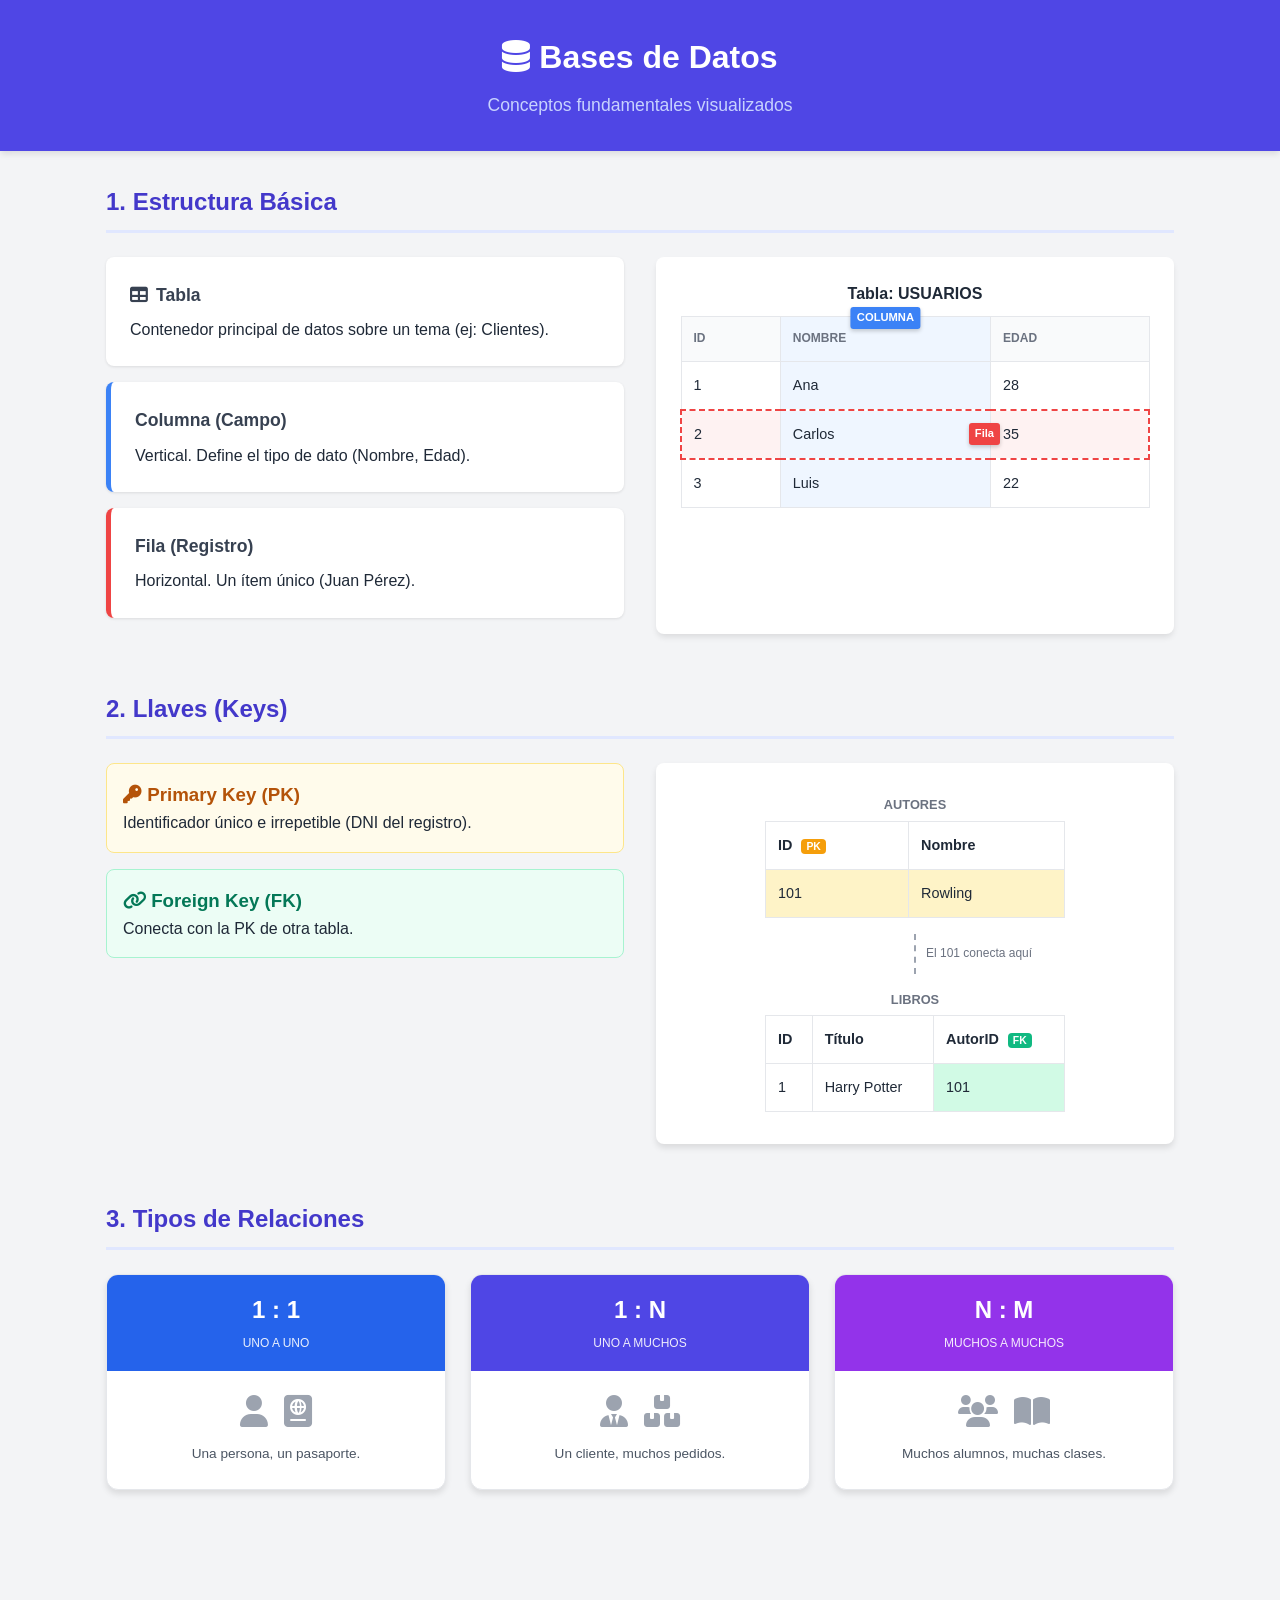
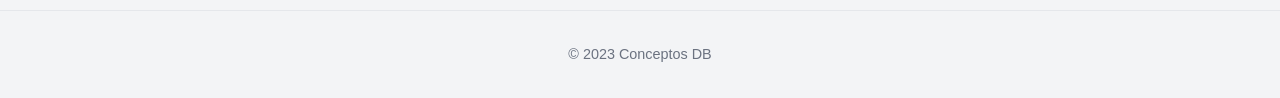
==== index.html @ 371731ee "commit Initial" ====
<!DOCTYPE html>
<html lang="es">
<head>
    <meta charset="UTF-8">
    <meta name="viewport" content="width=device-width, initial-scale=1.0">
    <title>Conceptos de Bases de Datos</title>
    
    <!-- CONEXIÓN AL CSS -->
    <link rel="stylesheet" href="estilos.css">
    
    <!-- Iconos FontAwesome -->
    <link rel="stylesheet" href="https://cdnjs.cloudflare.com/ajax/libs/font-awesome/6.0.0/css/all.min.css">
</head>
<body>

    <header class="main-header">
        <h1><i class="fas fa-database"></i> Bases de Datos</h1>
        <p>Conceptos fundamentales visualizados</p>
    </header>

    <div class="container">

        <!-- 1. TABLAS, FILAS Y COLUMNAS -->
        <section class="section-block">
            <h2 class="section-title">1. Estructura Básica</h2>
            <div class="grid-2">
                <div>
                    <div class="card">
                        <h3><i class="fas fa-table"></i> Tabla</h3>
                        <p>Contenedor principal de datos sobre un tema (ej: Clientes).</p>
                    </div>
                    <div class="card border-blue">
                        <h3>Columna (Campo)</h3>
                        <p>Vertical. Define el tipo de dato (Nombre, Edad).</p>
                    </div>
                    <div class="card border-red">
                        <h3>Fila (Registro)</h3>
                        <p>Horizontal. Un ítem único (Juan Pérez).</p>
                    </div>
                </div>

                <div class="table-wrapper">
                    <h4 style="text-align:center; margin-bottom:10px;">Tabla: USUARIOS</h4>
                    <table class="data-table">
                        <thead>
                            <tr>
                                <th>ID</th>
                                <th class="highlight-col">Nombre <span class="label-tag tag-col">Columna</span></th>
                                <th>Edad</th>
                            </tr>
                        </thead>
                        <tbody>
                            <tr><td>1</td><td class="highlight-col">Ana</td><td>28</td></tr>
                            <tr class="highlight-row">
                                <td>2</td>
                                <td class="highlight-col">Carlos <span class="label-tag tag-row">Fila</span></td>
                                <td>35</td>
                            </tr>
                            <tr><td>3</td><td class="highlight-col">Luis</td><td>22</td></tr>
                        </tbody>
                    </table>
                </div>
            </div>
        </section>

        <!-- 2. LLAVES -->
        <section class="section-block">
            <h2 class="section-title">2. Llaves (Keys)</h2>
            <div class="grid-2">
                <div>
                    <div class="card-yellow">
                        <h3><i class="fas fa-key"></i> Primary Key (PK)</h3>
                        <p>Identificador único e irrepetible (DNI del registro).</p>
                    </div>
                    <div class="card-green">
                        <h3><i class="fas fa-link"></i> Foreign Key (FK)</h3>
                        <p>Conecta con la PK de otra tabla.</p>
                    </div>
                </div>

                <div class="relation-diagram">
                    <table class="data-table mini-table">
                        <caption>AUTORES</caption>
                        <tr><th>ID <span class="badge pk">PK</span></th><th>Nombre</th></tr>
                        <tr style="background:#fef3c7;"><td>101</td><td>Rowling</td></tr>
                    </table>
                    
                    <div class="arrow-connector">
                        <span class="arrow-text">El 101 conecta aquí</span>
                    </div>

                    <table class="data-table mini-table">
                        <caption>LIBROS</caption>
                        <tr><th>ID</th><th>Título</th><th>AutorID <span class="badge fk">FK</span></th></tr>
                        <tr><td>1</td><td>Harry Potter</td><td style="background:#d1fae5;">101</td></tr>
                    </table>
                </div>
            </div>
        </section>

        <!-- 3. RELACIONES -->
        <section class="section-block">
            <h2 class="section-title">3. Tipos de Relaciones</h2>
            <div class="grid-3">
                <div class="rel-card">
                    <div class="rel-header bg-blue"><h3>1 : 1</h3><span>Uno a Uno</span></div>
                    <div class="rel-body">
                        <div class="rel-icons"><i class="fas fa-user"></i> <i class="fas fa-passport"></i></div>
                        <p class="rel-desc">Una persona, un pasaporte.</p>
                    </div>
                </div>
                <div class="rel-card">
                    <div class="rel-header bg-indigo"><h3>1 : N</h3><span>Uno a Muchos</span></div>
                    <div class="rel-body">
                        <div class="rel-icons"><i class="fas fa-user-tie"></i> <i class="fas fa-boxes"></i></div>
                        <p class="rel-desc">Un cliente, muchos pedidos.</p>
                    </div>
                </div>
                <div class="rel-card">
                    <div class="rel-header bg-purple"><h3>N : M</h3><span>Muchos a Muchos</span></div>
                    <div class="rel-body">
                        <div class="rel-icons"><i class="fas fa-users"></i> <i class="fas fa-book-open"></i></div>
                        <p class="rel-desc">Muchos alumnos, muchas clases.</p>
                    </div>
                </div>
            </div>
        </section>

    </div>

    <footer>&copy; 2023 Conceptos DB</footer>
</body>
</html>
---- estilos.css ----
/* =========================================
   1. CONFIGURACIÓN BASE Y RESET
   ========================================= */
* {
    box-sizing: border-box; /* El padding no aumenta el tamaño total */
    margin: 0;
    padding: 0;
}

body {
    font-family: 'Segoe UI', Tahoma, Geneva, Verdana, sans-serif;
    background-color: #f3f4f6; /* Gris muy suave de fondo */
    color: #1f2937; /* Gris oscuro para texto (no negro puro) */
    line-height: 1.6;
}

/* =========================================
   2. ENCABEZADO (HEADER)
   ========================================= */
.main-header {
    background-color: #4f46e5; /* Color Índigo principal */
    color: white;
    padding: 2rem 1rem;
    text-align: center;
    box-shadow: 0 4px 6px -1px rgba(0, 0, 0, 0.1);
}

.main-header h1 {
    font-size: 2rem;
    font-weight: 700;
    margin-bottom: 0.5rem;
}

.main-header p {
    color: #c7d2fe; /* Índigo muy claro */
    font-size: 1.1rem;
}

/* =========================================
   3. LAYOUT (ESTRUCTURA)
   ========================================= */
.container {
    max-width: 1100px;
    margin: 0 auto; /* Centrar en pantalla */
    padding: 2rem 1rem;
}

.section-block {
    margin-bottom: 3.5rem;
}

.section-title {
    font-size: 1.5rem;
    color: #4338ca; /* Índigo oscuro */
    border-bottom: 3px solid #e0e7ff;
    padding-bottom: 0.5rem;
    margin-bottom: 1.5rem;
    font-weight: 700;
}

/* Grillas Responsivas (CSS Grid) */
.grid-2 {
    display: grid;
    grid-template-columns: 1fr; /* Por defecto 1 columna (móvil) */
    gap: 2rem;
}

.grid-3 {
    display: grid;
    grid-template-columns: 1fr;
    gap: 1.5rem;
}

/* Regla para PC/Tablets: Cambia a 2 o 3 columnas */
@media (min-width: 768px) {
    .grid-2 { grid-template-columns: 1fr 1fr; }
    .grid-3 { grid-template-columns: 1fr 1fr 1fr; }
}

/* =========================================
   4. TARJETAS DE CONCEPTOS (CARDS)
   ========================================= */
.card {
    background-color: white;
    padding: 1.5rem;
    border-radius: 0.5rem;
    box-shadow: 0 1px 3px rgba(0, 0, 0, 0.1);
    transition: transform 0.2s ease, box-shadow 0.2s ease;
    margin-bottom: 1rem;
}

.card:hover {
    transform: translateY(-5px); /* Efecto de elevación */
    box-shadow: 0 10px 15px -3px rgba(0, 0, 0, 0.1);
}

.card h3 {
    color: #374151;
    margin-bottom: 0.5rem;
    font-size: 1.1rem;
    display: flex;
    align-items: center;
    gap: 0.5rem;
}

/* Bordes de colores laterales */
.border-blue { border-left: 5px solid #3b82f6; }
.border-red { border-left: 5px solid #ef4444; }

/* Tarjetas especiales para Llaves */
.card-yellow {
    background-color: #fffbeb;
    border: 1px solid #fde68a;
    padding: 1rem;
    border-radius: 0.5rem;
    margin-bottom: 1rem;
}
.card-yellow h3 { color: #b45309; }

.card-green {
    background-color: #ecfdf5;
    border: 1px solid #a7f3d0;
    padding: 1rem;
    border-radius: 0.5rem;
}
.card-green h3 { color: #047857; }

/* =========================================
   5. TABLAS DE DATOS
   ========================================= */
.table-wrapper {
    background: white;
    padding: 1.5rem;
    border-radius: 0.5rem;
    box-shadow: 0 4px 6px -1px rgba(0,0,0,0.1);
    overflow-x: auto; /* Scroll horizontal en móviles */
}

.data-table {
    width: 100%;
    border-collapse: collapse;
    font-size: 0.9rem;
}

.data-table th, .data-table td {
    border: 1px solid #e5e7eb;
    padding: 0.75rem;
    text-align: left;
}

.data-table thead {
    background-color: #f9fafb;
    text-transform: uppercase;
    font-size: 0.75rem;
    color: #6b7280;
}

/* Estilos de Resaltado (Highlight) */
.highlight-col {
    background-color: #eff6ff; /* Azul muy claro */
    border: 2px dashed #3b82f6;
    position: relative;
}

.highlight-row {
    background-color: #fef2f2; /* Rojo muy claro */
    border: 2px dashed #ef4444;
    position: relative;
}

/* Etiquetas flotantes sobre la tabla */
.label-tag {
    position: absolute;
    color: white;
    font-size: 0.7rem;
    padding: 2px 6px;
    border-radius: 3px;
    font-weight: bold;
    box-shadow: 0 2px 4px rgba(0,0,0,0.2);
    white-space: nowrap;
}

.tag-col {
    background-color: #3b82f6;
    top: -10px;
    left: 50%;
    transform: translateX(-50%);
}

.tag-row {
    background-color: #ef4444;
    right: -10px;
    top: 50%;
    transform: translateY(-50%);
}

/* Badges PK/FK */
.badge {
    padding: 2px 5px;
    border-radius: 4px;
    font-size: 0.65rem;
    font-weight: bold;
    color: white;
    margin-left: 5px;
}
.pk { background-color: #f59e0b; } /* Naranja */
.fk { background-color: #10b981; } /* Verde */

/* =========================================
   6. DIAGRAMA DE RELACIONES
   ========================================= */
.relation-diagram {
    background: white;
    padding: 2rem;
    border-radius: 0.5rem;
    box-shadow: 0 4px 6px rgba(0,0,0,0.1);
    display: flex;
    flex-direction: column;
    align-items: center;
    gap: 1rem;
}

.mini-table {
    border: 1px solid #d1d5db;
    width: 100%;
    max-width: 300px;
}
.mini-table caption {
    font-size: 0.8rem;
    font-weight: bold;
    margin-bottom: 5px;
    color: #6b7280;
}

.arrow-connector {
    height: 40px;
    border-left: 2px dashed #9ca3af;
    position: relative;
}
.arrow-text {
    position: absolute;
    left: 10px;
    top: 10px;
    font-size: 0.75rem;
    color: #6b7280;
    width: 200px;
}

/* =========================================
   7. TIPOS DE RELACIONES (1:1, 1:N, N:M)
   ========================================= */
.rel-card {
    background: white;
    border-radius: 0.75rem;
    overflow: hidden;
    box-shadow: 0 4px 6px rgba(0,0,0,0.1);
    transition: 0.3s;
    border: 1px solid #e5e7eb;
}

.rel-card:hover {
    box-shadow: 0 15px 25px rgba(0,0,0,0.15);
    transform: translateY(-5px);
}

.rel-header {
    padding: 1rem;
    text-align: center;
    color: white;
}
.rel-header h3 { font-size: 1.5rem; }
.rel-header span { font-size: 0.75rem; text-transform: uppercase; opacity: 0.9; }

/* Colores de cabecera */
.bg-blue { background-color: #2563eb; }
.bg-indigo { background-color: #4f46e5; }
.bg-purple { background-color: #9333ea; }

.rel-body {
    padding: 1.5rem;
    text-align: center;
}

.rel-icons {
    font-size: 2rem;
    color: #9ca3af;
    margin-bottom: 1rem;
    display: flex;
    justify-content: center;
    gap: 1rem;
    align-items: center;
}

.rel-desc {
    font-size: 0.85rem;
    color: #4b5563;
}

/* =========================================
   8. FOOTER
   ========================================= */
footer {
    text-align: center;
    padding: 2rem;
    color: #6b7280;
    font-size: 0.9rem;
    margin-top: 2rem;
    border-top: 1px solid #e5e7eb;
}
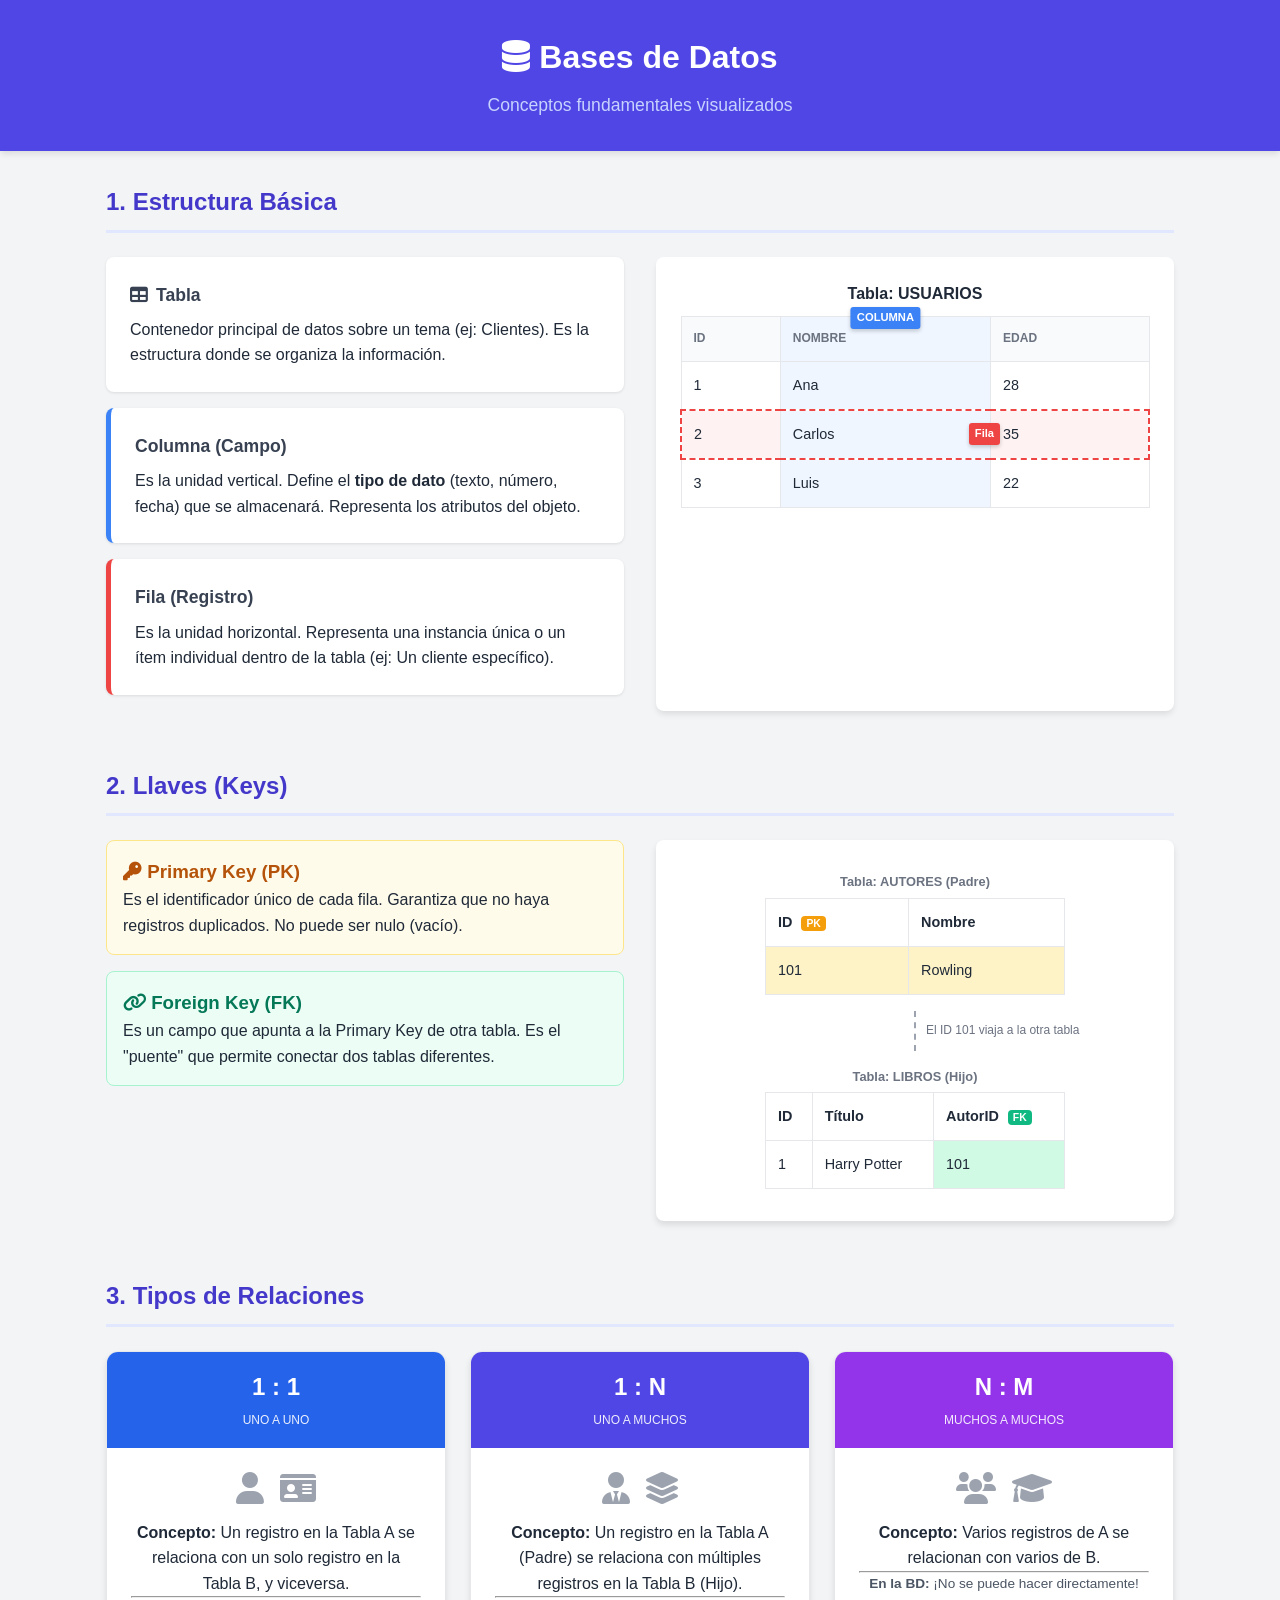
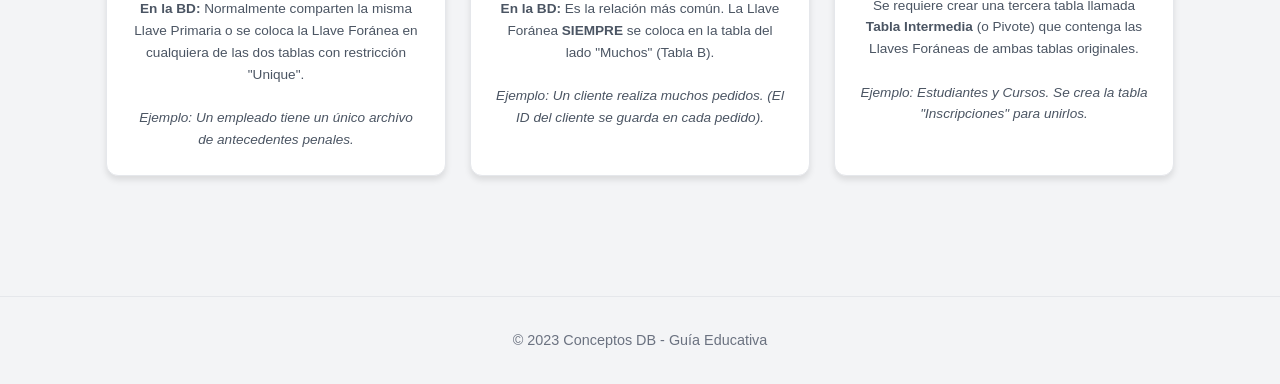
==== commit e9524726: "actualizacion" ====
--- a/index.html
+++ b/index.html
@@ -27,15 +27,15 @@
                 <div>
                     <div class="card">
                         <h3><i class="fas fa-table"></i> Tabla</h3>
-                        <p>Contenedor principal de datos sobre un tema (ej: Clientes).</p>
+                        <p>Contenedor principal de datos sobre un tema (ej: Clientes). Es la estructura donde se organiza la información.</p>
                     </div>
                     <div class="card border-blue">
                         <h3>Columna (Campo)</h3>
-                        <p>Vertical. Define el tipo de dato (Nombre, Edad).</p>
+                        <p>Es la unidad vertical. Define el <strong>tipo de dato</strong> (texto, número, fecha) que se almacenará. Representa los atributos del objeto.</p>
                     </div>
                     <div class="card border-red">
                         <h3>Fila (Registro)</h3>
-                        <p>Horizontal. Un ítem único (Juan Pérez).</p>
+                        <p>Es la unidad horizontal. Representa una instancia única o un ítem individual dentro de la tabla (ej: Un cliente específico).</p>
                     </div>
                 </div>
 
@@ -70,27 +70,27 @@
                 <div>
                     <div class="card-yellow">
                         <h3><i class="fas fa-key"></i> Primary Key (PK)</h3>
-                        <p>Identificador único e irrepetible (DNI del registro).</p>
+                        <p>Es el identificador único de cada fila. Garantiza que no haya registros duplicados. No puede ser nulo (vacío).</p>
                     </div>
                     <div class="card-green">
                         <h3><i class="fas fa-link"></i> Foreign Key (FK)</h3>
-                        <p>Conecta con la PK de otra tabla.</p>
+                        <p>Es un campo que apunta a la Primary Key de otra tabla. Es el "puente" que permite conectar dos tablas diferentes.</p>
                     </div>
                 </div>
 
                 <div class="relation-diagram">
                     <table class="data-table mini-table">
-                        <caption>AUTORES</caption>
+                        <caption>Tabla: AUTORES (Padre)</caption>
                         <tr><th>ID <span class="badge pk">PK</span></th><th>Nombre</th></tr>
                         <tr style="background:#fef3c7;"><td>101</td><td>Rowling</td></tr>
                     </table>
                     
                     <div class="arrow-connector">
-                        <span class="arrow-text">El 101 conecta aquí</span>
+                        <span class="arrow-text">El ID 101 viaja a la otra tabla</span>
                     </div>
 
                     <table class="data-table mini-table">
-                        <caption>LIBROS</caption>
+                        <caption>Tabla: LIBROS (Hijo)</caption>
                         <tr><th>ID</th><th>Título</th><th>AutorID <span class="badge fk">FK</span></th></tr>
                         <tr><td>1</td><td>Harry Potter</td><td style="background:#d1fae5;">101</td></tr>
                     </table>
@@ -98,36 +98,61 @@
             </div>
         </section>
 
-        <!-- 3. RELACIONES -->
+        <!-- 3. RELACIONES (CONTENIDO ACTUALIZADO) -->
         <section class="section-block">
             <h2 class="section-title">3. Tipos de Relaciones</h2>
             <div class="grid-3">
+                
+                <!-- Tarjeta 1 a 1 -->
                 <div class="rel-card">
                     <div class="rel-header bg-blue"><h3>1 : 1</h3><span>Uno a Uno</span></div>
                     <div class="rel-body">
-                        <div class="rel-icons"><i class="fas fa-user"></i> <i class="fas fa-passport"></i></div>
-                        <p class="rel-desc">Una persona, un pasaporte.</p>
+                        <div class="rel-icons"><i class="fas fa-user"></i> <i class="fas fa-id-card"></i></div>
+                        <p class="rel-concept"><strong>Concepto:</strong> Un registro en la Tabla A se relaciona con un solo registro en la Tabla B, y viceversa.</p>
+                        <hr class="separator">
+                        <p class="rel-desc">
+                            <strong>En la BD:</strong> Normalmente comparten la misma Llave Primaria o se coloca la Llave Foránea en cualquiera de las dos tablas con restricción "Unique".
+                            <br><br>
+                            <em>Ejemplo: Un empleado tiene un único archivo de antecedentes penales.</em>
+                        </p>
                     </div>
                 </div>
+
+                <!-- Tarjeta 1 a N -->
                 <div class="rel-card">
                     <div class="rel-header bg-indigo"><h3>1 : N</h3><span>Uno a Muchos</span></div>
                     <div class="rel-body">
-                        <div class="rel-icons"><i class="fas fa-user-tie"></i> <i class="fas fa-boxes"></i></div>
-                        <p class="rel-desc">Un cliente, muchos pedidos.</p>
+                        <div class="rel-icons"><i class="fas fa-user-tie"></i> <i class="fas fa-layer-group"></i></div>
+                        <p class="rel-concept"><strong>Concepto:</strong> Un registro en la Tabla A (Padre) se relaciona con múltiples registros en la Tabla B (Hijo).</p>
+                        <hr class="separator">
+                        <p class="rel-desc">
+                            <strong>En la BD:</strong> Es la relación más común. La Llave Foránea <strong>SIEMPRE</strong> se coloca en la tabla del lado "Muchos" (Tabla B).
+                            <br><br>
+                            <em>Ejemplo: Un cliente realiza muchos pedidos. (El ID del cliente se guarda en cada pedido).</em>
+                        </p>
                     </div>
                 </div>
+
+                <!-- Tarjeta N a M -->
                 <div class="rel-card">
                     <div class="rel-header bg-purple"><h3>N : M</h3><span>Muchos a Muchos</span></div>
                     <div class="rel-body">
-                        <div class="rel-icons"><i class="fas fa-users"></i> <i class="fas fa-book-open"></i></div>
-                        <p class="rel-desc">Muchos alumnos, muchas clases.</p>
+                        <div class="rel-icons"><i class="fas fa-users"></i> <i class="fas fa-graduation-cap"></i></div>
+                        <p class="rel-concept"><strong>Concepto:</strong> Varios registros de A se relacionan con varios de B.</p>
+                        <hr class="separator">
+                        <p class="rel-desc">
+                            <strong>En la BD:</strong> ¡No se puede hacer directamente! Se requiere crear una tercera tabla llamada <strong>Tabla Intermedia</strong> (o Pivote) que contenga las Llaves Foráneas de ambas tablas originales.
+                            <br><br>
+                            <em>Ejemplo: Estudiantes y Cursos. Se crea la tabla "Inscripciones" para unirlos.</em>
+                        </p>
                     </div>
                 </div>
+
             </div>
         </section>
 
     </div>
 
-    <footer>&copy; 2023 Conceptos DB</footer>
+    <footer>&copy; 2023 Conceptos DB - Guía Educativa</footer>
 </body>
 </html>
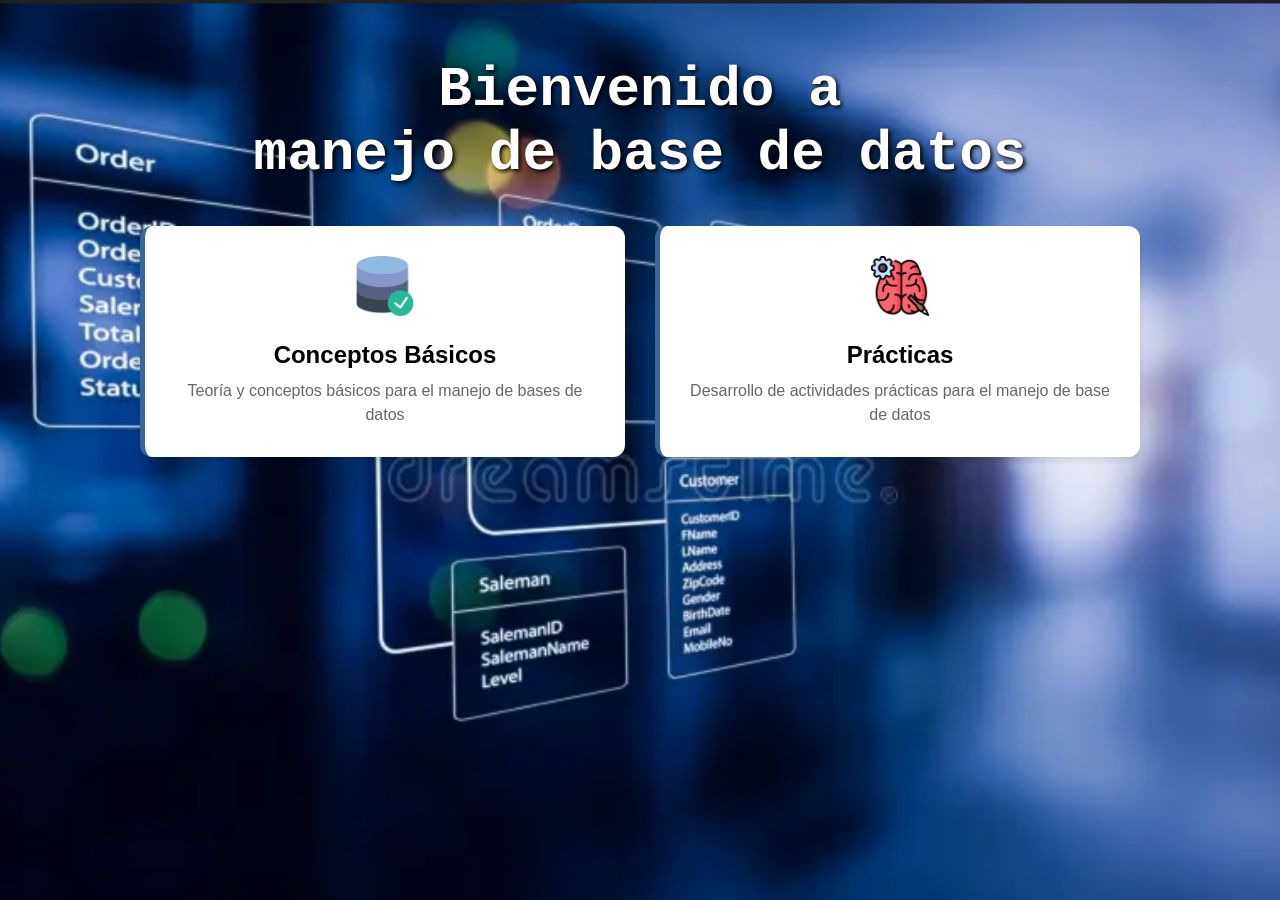
==== commit 16906250: "implementeacion de una pagina principal, tarjetas  y separacion de codigo html y ccs." ====
--- a/index.html
+++ b/index.html
@@ -3,156 +3,34 @@
 <head>
     <meta charset="UTF-8">
     <meta name="viewport" content="width=device-width, initial-scale=1.0">
-    <title>Conceptos de Bases de Datos</title>
-    
-    <!-- CONEXIÓN AL CSS -->
-    <link rel="stylesheet" href="estilos.css">
-    
-    <!-- Iconos FontAwesome -->
-    <link rel="stylesheet" href="https://cdnjs.cloudflare.com/ajax/libs/font-awesome/6.0.0/css/all.min.css">
+    <title>Manejo de base de datos</title>
+    <link rel="stylesheet" href="styles.css">
 </head>
 <body>
-
-    <header class="main-header">
-        <h1><i class="fas fa-database"></i> Bases de Datos</h1>
-        <p>Conceptos fundamentales visualizados</p>
+    
+    <header>
+        <h1>Bienvenido a <br> manejo de base de datos</h1>
     </header>
 
-    <div class="container">
+    <main>
+        <ul class="galeria-tarjetas">
+            <li class="tarjetas">
+                <a href="pages/concepts.html" class="tarjeta-link">
+                    <img src="img/icon-base-de-datos.png" alt="Icono base de datos" class="icono-tarjeta">
+                    <h2>Conceptos Básicos</h2>
+                    <p>Teoría y conceptos básicos para el manejo de bases de datos</p>
+                </a> 
+            </li>
 
-        <!-- 1. TABLAS, FILAS Y COLUMNAS -->
-        <section class="section-block">
-            <h2 class="section-title">1. Estructura Básica</h2>
-            <div class="grid-2">
-                <div>
-                    <div class="card">
-                        <h3><i class="fas fa-table"></i> Tabla</h3>
-                        <p>Contenedor principal de datos sobre un tema (ej: Clientes). Es la estructura donde se organiza la información.</p>
-                    </div>
-                    <div class="card border-blue">
-                        <h3>Columna (Campo)</h3>
-                        <p>Es la unidad vertical. Define el <strong>tipo de dato</strong> (texto, número, fecha) que se almacenará. Representa los atributos del objeto.</p>
-                    </div>
-                    <div class="card border-red">
-                        <h3>Fila (Registro)</h3>
-                        <p>Es la unidad horizontal. Representa una instancia única o un ítem individual dentro de la tabla (ej: Un cliente específico).</p>
-                    </div>
-                </div>
+            <li class="tarjetas">
+                <a href="*" class="tarjeta-link">
+                    <img src="img/icon-cerebro-humano.png" alt="Icono prácticas" class="icono-tarjeta">
+                    <h2>Prácticas</h2>
+                    <p>Desarrollo de actividades prácticas para el manejo de base de datos</p>
+                </a> 
+            </li>
+        </ul>
+    </main>
 
-                <div class="table-wrapper">
-                    <h4 style="text-align:center; margin-bottom:10px;">Tabla: USUARIOS</h4>
-                    <table class="data-table">
-                        <thead>
-                            <tr>
-                                <th>ID</th>
-                                <th class="highlight-col">Nombre <span class="label-tag tag-col">Columna</span></th>
-                                <th>Edad</th>
-                            </tr>
-                        </thead>
-                        <tbody>
-                            <tr><td>1</td><td class="highlight-col">Ana</td><td>28</td></tr>
-                            <tr class="highlight-row">
-                                <td>2</td>
-                                <td class="highlight-col">Carlos <span class="label-tag tag-row">Fila</span></td>
-                                <td>35</td>
-                            </tr>
-                            <tr><td>3</td><td class="highlight-col">Luis</td><td>22</td></tr>
-                        </tbody>
-                    </table>
-                </div>
-            </div>
-        </section>
-
-        <!-- 2. LLAVES -->
-        <section class="section-block">
-            <h2 class="section-title">2. Llaves (Keys)</h2>
-            <div class="grid-2">
-                <div>
-                    <div class="card-yellow">
-                        <h3><i class="fas fa-key"></i> Primary Key (PK)</h3>
-                        <p>Es el identificador único de cada fila. Garantiza que no haya registros duplicados. No puede ser nulo (vacío).</p>
-                    </div>
-                    <div class="card-green">
-                        <h3><i class="fas fa-link"></i> Foreign Key (FK)</h3>
-                        <p>Es un campo que apunta a la Primary Key de otra tabla. Es el "puente" que permite conectar dos tablas diferentes.</p>
-                    </div>
-                </div>
-
-                <div class="relation-diagram">
-                    <table class="data-table mini-table">
-                        <caption>Tabla: AUTORES (Padre)</caption>
-                        <tr><th>ID <span class="badge pk">PK</span></th><th>Nombre</th></tr>
-                        <tr style="background:#fef3c7;"><td>101</td><td>Rowling</td></tr>
-                    </table>
-                    
-                    <div class="arrow-connector">
-                        <span class="arrow-text">El ID 101 viaja a la otra tabla</span>
-                    </div>
-
-                    <table class="data-table mini-table">
-                        <caption>Tabla: LIBROS (Hijo)</caption>
-                        <tr><th>ID</th><th>Título</th><th>AutorID <span class="badge fk">FK</span></th></tr>
-                        <tr><td>1</td><td>Harry Potter</td><td style="background:#d1fae5;">101</td></tr>
-                    </table>
-                </div>
-            </div>
-        </section>
-
-        <!-- 3. RELACIONES (CONTENIDO ACTUALIZADO) -->
-        <section class="section-block">
-            <h2 class="section-title">3. Tipos de Relaciones</h2>
-            <div class="grid-3">
-                
-                <!-- Tarjeta 1 a 1 -->
-                <div class="rel-card">
-                    <div class="rel-header bg-blue"><h3>1 : 1</h3><span>Uno a Uno</span></div>
-                    <div class="rel-body">
-                        <div class="rel-icons"><i class="fas fa-user"></i> <i class="fas fa-id-card"></i></div>
-                        <p class="rel-concept"><strong>Concepto:</strong> Un registro en la Tabla A se relaciona con un solo registro en la Tabla B, y viceversa.</p>
-                        <hr class="separator">
-                        <p class="rel-desc">
-                            <strong>En la BD:</strong> Normalmente comparten la misma Llave Primaria o se coloca la Llave Foránea en cualquiera de las dos tablas con restricción "Unique".
-                            <br><br>
-                            <em>Ejemplo: Un empleado tiene un único archivo de antecedentes penales.</em>
-                        </p>
-                    </div>
-                </div>
-
-                <!-- Tarjeta 1 a N -->
-                <div class="rel-card">
-                    <div class="rel-header bg-indigo"><h3>1 : N</h3><span>Uno a Muchos</span></div>
-                    <div class="rel-body">
-                        <div class="rel-icons"><i class="fas fa-user-tie"></i> <i class="fas fa-layer-group"></i></div>
-                        <p class="rel-concept"><strong>Concepto:</strong> Un registro en la Tabla A (Padre) se relaciona con múltiples registros en la Tabla B (Hijo).</p>
-                        <hr class="separator">
-                        <p class="rel-desc">
-                            <strong>En la BD:</strong> Es la relación más común. La Llave Foránea <strong>SIEMPRE</strong> se coloca en la tabla del lado "Muchos" (Tabla B).
-                            <br><br>
-                            <em>Ejemplo: Un cliente realiza muchos pedidos. (El ID del cliente se guarda en cada pedido).</em>
-                        </p>
-                    </div>
-                </div>
-
-                <!-- Tarjeta N a M -->
-                <div class="rel-card">
-                    <div class="rel-header bg-purple"><h3>N : M</h3><span>Muchos a Muchos</span></div>
-                    <div class="rel-body">
-                        <div class="rel-icons"><i class="fas fa-users"></i> <i class="fas fa-graduation-cap"></i></div>
-                        <p class="rel-concept"><strong>Concepto:</strong> Varios registros de A se relacionan con varios de B.</p>
-                        <hr class="separator">
-                        <p class="rel-desc">
-                            <strong>En la BD:</strong> ¡No se puede hacer directamente! Se requiere crear una tercera tabla llamada <strong>Tabla Intermedia</strong> (o Pivote) que contenga las Llaves Foráneas de ambas tablas originales.
-                            <br><br>
-                            <em>Ejemplo: Estudiantes y Cursos. Se crea la tabla "Inscripciones" para unirlos.</em>
-                        </p>
-                    </div>
-                </div>
-
-            </div>
-        </section>
-
-    </div>
-
-    <footer>&copy; 2023 Conceptos DB - Guía Educativa</footer>
 </body>
 </html>
--- a/styles.css
+++ b/styles.css
@@ -0,0 +1,97 @@
+/* === ESTILOS GENERALES === */
+body {
+    margin: 0;
+    padding: 0;
+    font-family: Arial, sans-serif; /* Agregué una fuente por defecto para el cuerpo */
+    
+    /* Fondo */
+    background: url("img/fondo_base_de_datos.png") no-repeat fixed;
+    background-size: cover;
+    background-position: center;
+    min-height: 100vh;
+}
+
+header {
+    font-family: 'Courier New', Courier, monospace;
+    font-size: 28px;
+    color: #ffffff;
+    text-align: center; /* Centra el texto horizontalmente */
+    padding-top: 20px;  /* Cambié margin-top por padding para evitar espacios blancos */
+    font-weight: bold;
+    margin-bottom: 40px;
+    text-shadow: 2px 2px 4px #000000; /* Agregué sombra al texto para que se lea mejor sobre el fondo */
+}
+
+/* === CONTENEDOR DE LA GALERÍA (UL) === */
+.galeria-tarjetas {
+    list-style: none; 
+    padding: 0 20px; /* Margen lateral en móviles */
+    margin: 0 auto;  
+    max-width: 1000px; 
+    
+    /* CORRECCIÓN IMPORTANTE: Cambiado de Flex a Grid */
+    display: grid; 
+    grid-template-columns: repeat(auto-fit, minmax(250px, 1fr));
+    
+    /* CORRECCIÓN: Define un alto mínimo igual para todas las filas */
+    grid-auto-rows: 1fr; 
+    
+    gap: 30px;
+}
+
+/* === DISEÑO DE LA TARJETA (ENLACE A) === */
+.galeria-tarjetas a {
+    display: block; 
+    background-color: white; /* Color de fondo de la tarjeta */
+    padding: 30px;
+    border-radius: 12px; 
+    text-decoration: none; 
+    color: #333; 
+    
+    /* CORRECCIÓN: Para que ocupen todo el alto de la celda */
+    height: 100%; 
+    box-sizing: border-box; /* Evita que el padding deforme el tamaño */
+    
+    /* Alineación interna de los elementos de la tarjeta */
+    display: flex;       
+    flex-direction: column; 
+    align-items: center;    /* Centra icono y textos horizontalmente */
+    text-align: center;     /* Asegura que el texto esté centrado */
+    
+    /* Sombra y Borde */
+    box-shadow: 0 4px 6px rgba(0,0,0,0.1);
+    border-left: 5px solid #396696; 
+    
+    transition: transform 0.3s ease, box-shadow 0.3s ease;
+}
+
+/* Títulos dentro de la tarjeta */
+.galeria-tarjetas h2 {
+    text-decoration: none; /* Quité el subrayado punteado (opcional, se ve más limpio) */
+    margin-top: 15px;      /* Espacio entre icono y título */
+    margin-bottom: 10px;
+    color: #000000; 
+    font-size: 1.5rem;
+}
+
+/* Párrafos dentro de la tarjeta */
+.galeria-tarjetas p {
+    color: #666; 
+    line-height: 1.5; 
+    margin: 0;
+}
+
+/* Efecto Hover */
+.galeria-tarjetas a:hover {
+    transform: translateY(-7px); 
+    box-shadow: 0 12px 20px rgba(0,0,0,0.15); 
+    background-color: #f9f9f9; /* Un cambio sutil de color */
+}
+
+/* Iconos */
+.icono-tarjeta {
+    width: 60px;
+    height: 60px;
+    object-fit: contain; /* Asegura que el icono no se aplaste */
+    margin-bottom: 10px;
+}
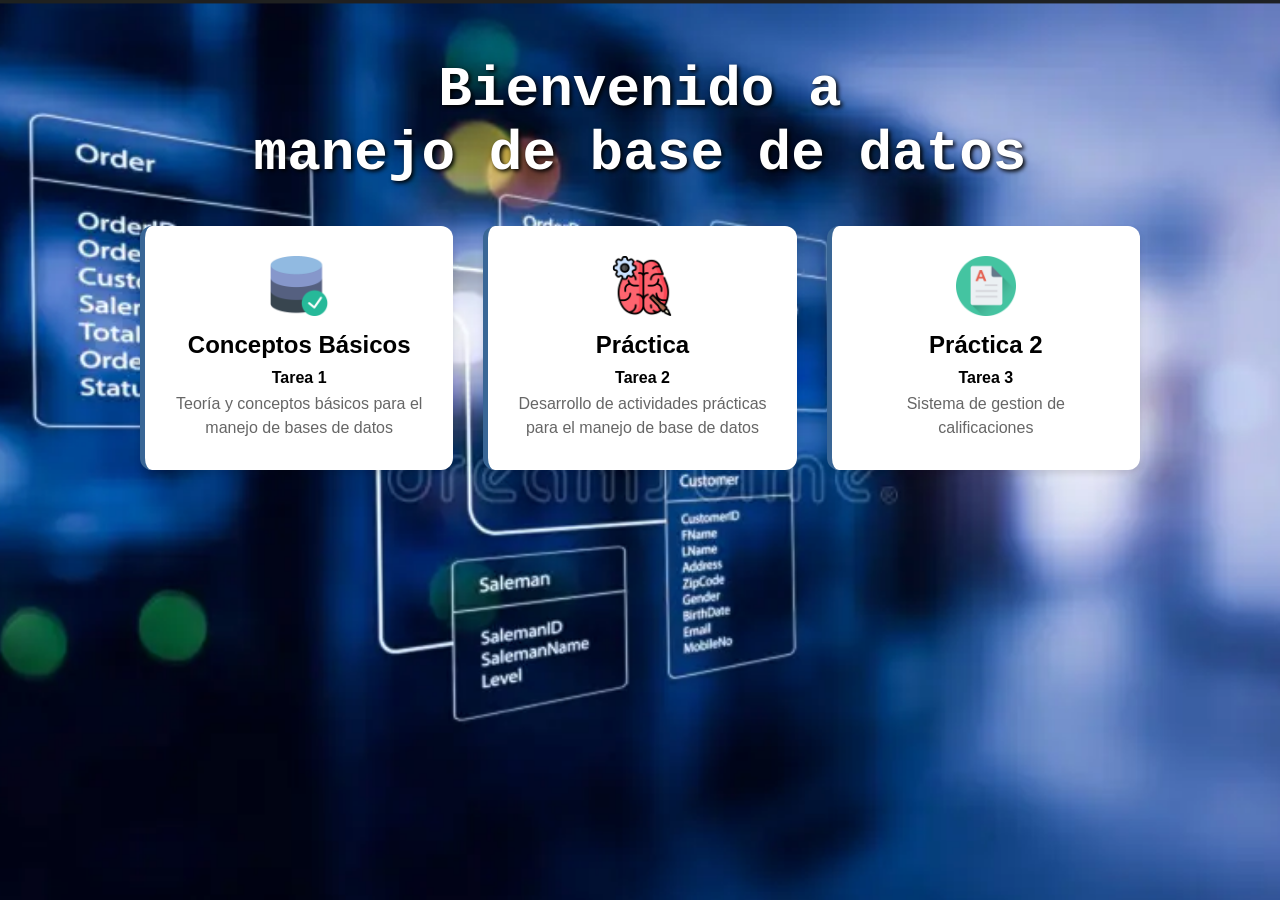
==== commit a9915af9: "Insercion de la segunda practica sobre la gestion de calificaciones" ====
--- a/index.html
+++ b/index.html
@@ -18,15 +18,26 @@
                 <a href="pages/concepts.html" class="tarjeta-link">
                     <img src="img/icon-base-de-datos.png" alt="Icono base de datos" class="icono-tarjeta">
                     <h2>Conceptos Básicos</h2>
+                    <h3>Tarea 1</h3>
                     <p>Teoría y conceptos básicos para el manejo de bases de datos</p>
                 </a> 
             </li>
 
             <li class="tarjetas">
-                <a href="*" class="tarjeta-link">
+                <a href="pages/practices.html" class="tarjeta-link">
                     <img src="img/icon-cerebro-humano.png" alt="Icono prácticas" class="icono-tarjeta">
-                    <h2>Prácticas</h2>
+                    <h2>Práctica</h2>
+                    <h3>Tarea 2</h3>
                     <p>Desarrollo de actividades prácticas para el manejo de base de datos</p>
+                </a> 
+            </li>
+
+            <li class="tarjetas">
+                <a href="pages/practices_2.html" class="tarjeta-link">
+                    <img src="img/icon-calificaciones.png" alt="Icono prácticas" class="icono-tarjeta">
+                    <h2>Práctica 2</h2>
+                    <h3>Tarea 3</h3>
+                    <p>Sistema de gestion de calificaciones</p>
                 </a> 
             </li>
         </ul>
--- a/styles.css
+++ b/styles.css
@@ -68,10 +68,18 @@
 /* Títulos dentro de la tarjeta */
 .galeria-tarjetas h2 {
     text-decoration: none; /* Quité el subrayado punteado (opcional, se ve más limpio) */
-    margin-top: 15px;      /* Espacio entre icono y título */
-    margin-bottom: 10px;
+    margin-top: 5px;      /* Espacio entre icono y título */
+    margin-bottom: 5px;
     color: #000000; 
     font-size: 1.5rem;
+}
+
+.galeria-tarjetas h3 {
+    text-decoration: none; /* Quité el subrayado punteado (opcional, se ve más limpio) */
+    margin-top: 5px;      /* Espacio entre icono y título */
+    margin-bottom: 5px;
+    color: #000000; 
+    font-size: 1rem;
 }
 
 /* Párrafos dentro de la tarjeta */
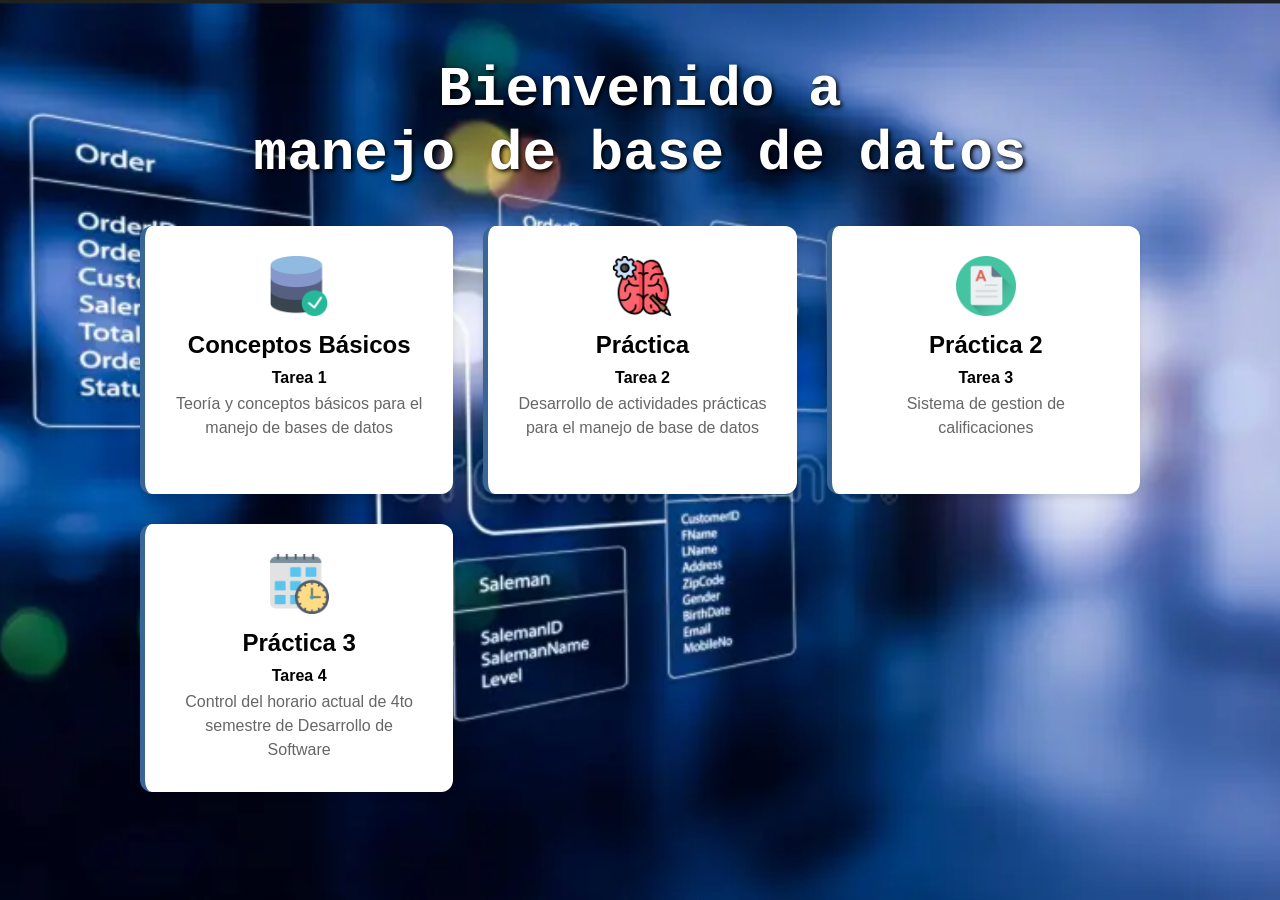
==== commit f5bce610: "Se agrega la pagina de la tarea 4 y su tarjeta en la pagina inicial" ====
--- a/index.html
+++ b/index.html
@@ -40,6 +40,15 @@
                     <p>Sistema de gestion de calificaciones</p>
                 </a> 
             </li>
+
+            <li class="tarjetas">
+                <a href="pages/practices_3.html" class="tarjeta-link">
+                    <img src="img/icon-horario.png" alt="Icono prácticas" class="icono-tarjeta">
+                    <h2>Práctica 3</h2>
+                    <h3>Tarea 4</h3>
+                    <p>Control del horario actual de 4to semestre de Desarrollo de Software</p>
+                </a> 
+            </li>
         </ul>
     </main>
 
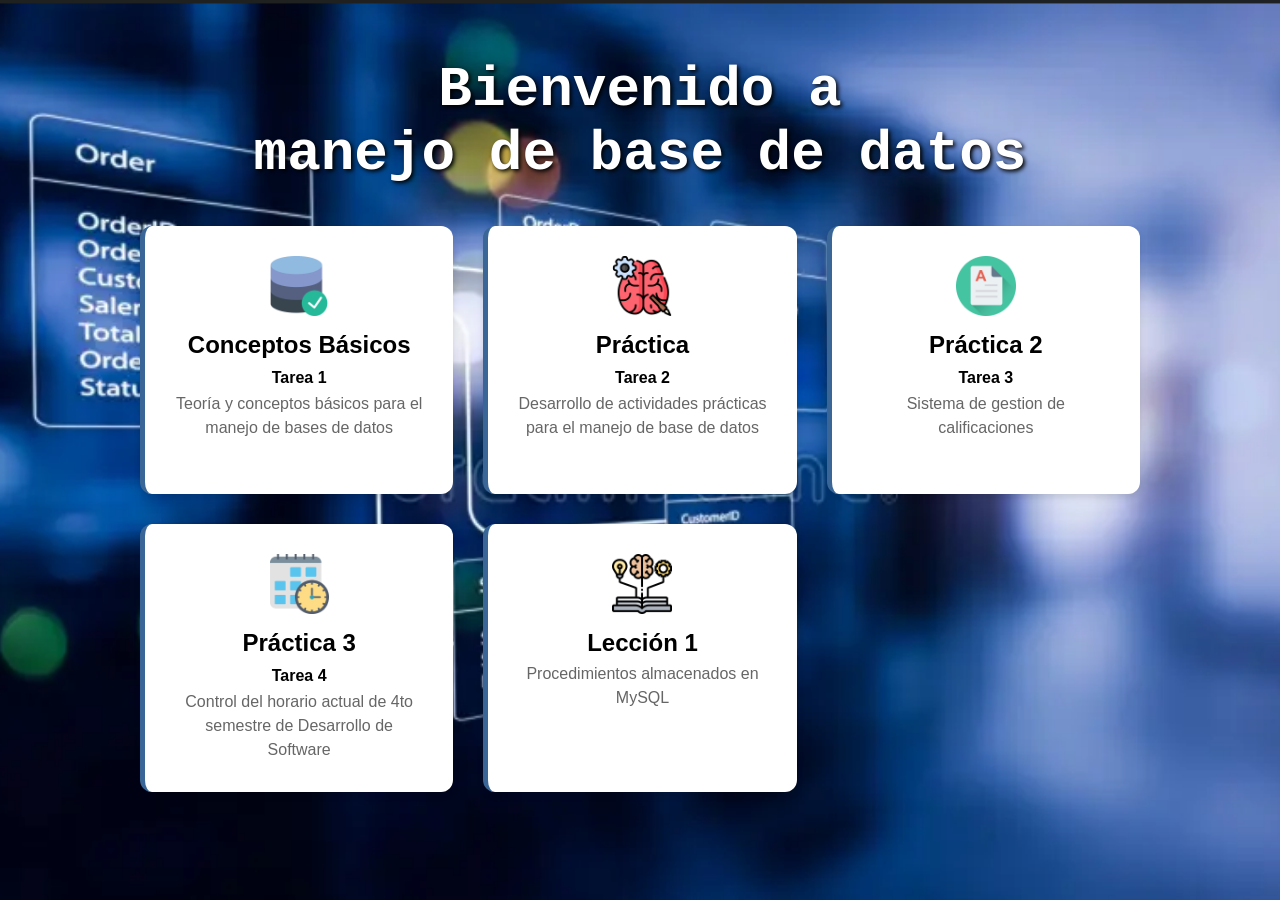
==== commit ceb34112: "Carga de leccion 1 con su tarjeta" ====
--- a/index.html
+++ b/index.html
@@ -49,6 +49,14 @@
                     <p>Control del horario actual de 4to semestre de Desarrollo de Software</p>
                 </a> 
             </li>
+
+            <li class="tarjetas">
+                <a href="pages/leccion_1.html" class="tarjeta-link">
+                    <img src="img/icon-leccion.png" alt="Icono prácticas" class="icono-tarjeta">
+                    <h2>Lección 1</h2>
+                    <p>Procedimientos almacenados en MySQL</p>
+                </a> 
+            </li>
         </ul>
     </main>
 
